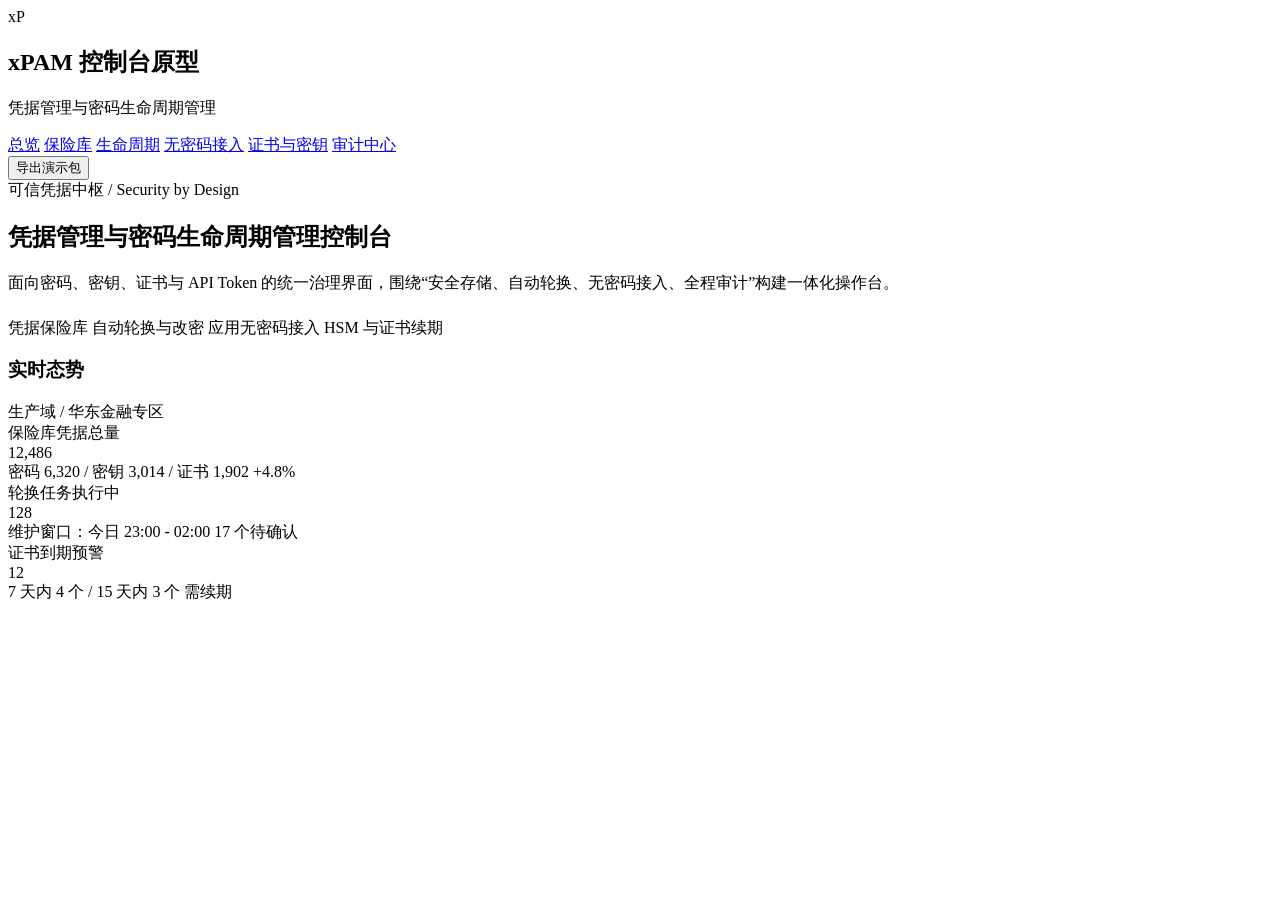
==== index.html @ ef103c21 "Add files via upload" ====
<!DOCTYPE html>
<html lang="zh-CN">
  <head>
    <meta charset="UTF-8" />
    <meta name="viewport" content="width=device-width, initial-scale=1.0" />
    <title>xPAM 凭据管理总览</title>
    <link rel="stylesheet" href="assets/css/common.css" />
  </head>
  <body>
    <div class="shell">
      <nav class="topbar">
        <div class="brand">
          <div class="brand-badge">xP</div>
          <div class="brand-meta">
            <h1>xPAM 控制台原型</h1>
            <p>凭据管理与密码生命周期管理</p>
          </div>
        </div>
        <div class="nav-pills">
          <a href="index.html" class="pill active">总览</a>
          <a href="vault.html" class="pill">保险库</a>
          <a href="lifecycle.html" class="pill">生命周期</a>
          <a href="passwordless.html" class="pill">无密码接入</a>
          <a href="cert-key.html" class="pill">证书与密钥</a>
          <a href="audit.html" class="pill">审计中心</a>
        </div>
        <div class="top-actions">
          <button class="ghost-btn">导出演示包</button>
        </div>
      </nav>

      <header class="hero">
        <div class="hero-tags">
          <span class="tag">可信凭据中枢 / Security by Design</span>
        </div>
        <h2 class="hero-title">凭据管理与密码生命周期管理控制台</h2>
        <p class="hero-desc">
          面向密码、密钥、证书与 API Token 的统一治理界面，围绕“安全存储、自动轮换、无密码接入、全程审计”构建一体化操作台。
        </p>
        <div class="hero-tags" style="margin-top: 24px">
          <span class="tag">凭据保险库</span>
          <span class="tag">自动轮换与改密</span>
          <span class="tag">应用无密码接入</span>
          <span class="tag">HSM 与证书续期</span>
        </div>
      </header>

      <section class="section">
        <div class="section-header">
          <h3>实时态势</h3>
          <span class="section-hint">生产域 / 华东金融专区</span>
        </div>
        <div class="grid-3">
          <div class="metric-card">
            <span class="metric-title">保险库凭据总量</span>
            <div class="metric-value">12,486</div>
            <div class="metric-trend">
              <span>密码 6,320 / 密钥 3,014 / 证书 1,902</span>
              <span class="trend-up">+4.8%</span>
            </div>
          </div>
          <div class="metric-card">
            <span class="metric-title">轮换任务执行中</span>
            <div class="metric-value">128</div>
            <div class="metric-trend">
              <span>维护窗口：今日 23:00 - 02:00</span>
              <span class="trend-info">17 个待确认</span>
            </div>
          </div>
          <div class="metric-card">
            <span class="metric-title">证书到期预警</span>
            <div class="metric-value">12</div>
            <div class="metric-trend">
              <span>7 天内 4 个 / 15 天内 3 个</span>
              <span class="trend-warn">需续期</span>
            </div>
          </div>
        </div>
      </section>
    </div>
  </body>
</html>
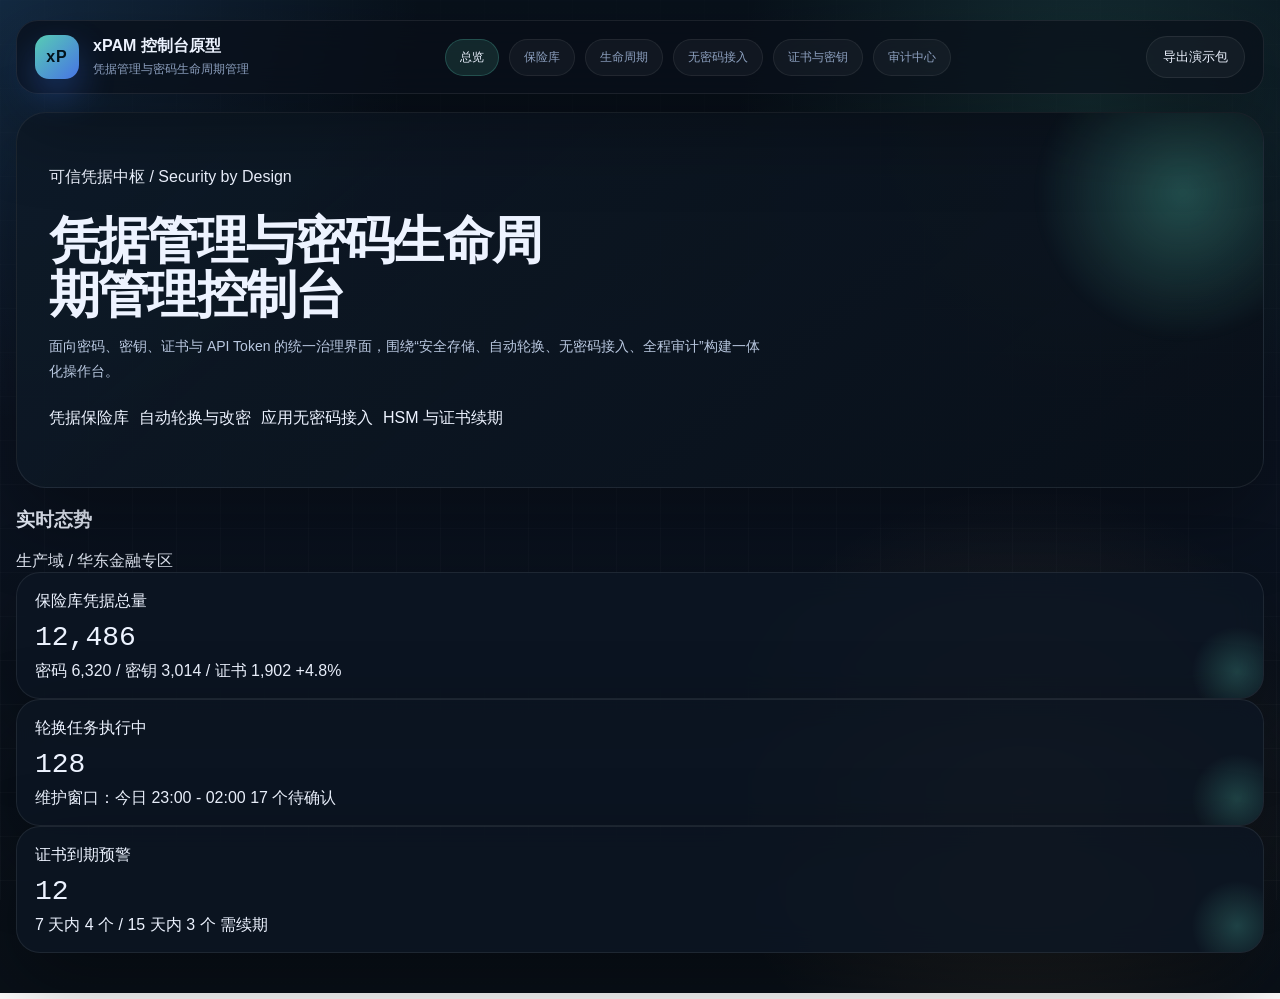
==== commit c4c74c97: "Add files via upload" ====
--- a/index.html
+++ b/index.html
@@ -4,7 +4,7 @@
     <meta charset="UTF-8" />
     <meta name="viewport" content="width=device-width, initial-scale=1.0" />
     <title>xPAM 凭据管理总览</title>
-    <link rel="stylesheet" href="assets/css/common.css" />
+    <link rel="stylesheet" href="./assets/css/common.css" />
   </head>
   <body>
     <div class="shell">
@@ -17,12 +17,12 @@
           </div>
         </div>
         <div class="nav-pills">
-          <a href="index.html" class="pill active">总览</a>
-          <a href="vault.html" class="pill">保险库</a>
-          <a href="lifecycle.html" class="pill">生命周期</a>
-          <a href="passwordless.html" class="pill">无密码接入</a>
-          <a href="cert-key.html" class="pill">证书与密钥</a>
-          <a href="audit.html" class="pill">审计中心</a>
+          <a href="./index.html" class="pill active">总览</a>
+          <a href="./vault.html" class="pill">保险库</a>
+          <a href="./lifecycle.html" class="pill">生命周期</a>
+          <a href="./passwordless.html" class="pill">无密码接入</a>
+          <a href="./cert-key.html" class="pill">证书与密钥</a>
+          <a href="./audit.html" class="pill">审计中心</a>
         </div>
         <div class="top-actions">
           <button class="ghost-btn">导出演示包</button>
--- a/assets/css/common.css
+++ b/assets/css/common.css
@@ -0,0 +1,781 @@
+      :root {
+        --bg: #0a1019;
+        --panel: rgba(13, 22, 35, 0.84);
+        --panel-strong: rgba(18, 28, 43, 0.96);
+        --line: rgba(143, 166, 198, 0.18);
+        --line-strong: rgba(116, 193, 179, 0.38);
+        --text: #edf3ff;
+        --muted: #8da0bf;
+        --accent: #60e0c5;
+        --accent-2: #ffbe6d;
+        --danger: #ff7f86;
+        --info: #7ab8ff;
+        --success: #5be6a8;
+        --shadow: 0 30px 80px rgba(0, 0, 0, 0.35);
+        --radius-xl: 28px;
+        --radius-lg: 22px;
+        --radius-md: 16px;
+        --radius-sm: 12px;
+        --mono: "SFMono-Regular", "Consolas", "Menlo", monospace;
+        --font: "PingFang SC", "Hiragino Sans GB", "Noto Sans SC",
+          "Microsoft YaHei", sans-serif;
+      }
+
+      * {
+        box-sizing: border-box;
+      }
+
+      html {
+        scroll-behavior: smooth;
+      }
+
+      body {
+        margin: 0;
+        font-family: var(--font);
+        background:
+          radial-gradient(circle at top left, rgba(74, 163, 255, 0.17), transparent 26%),
+          radial-gradient(circle at 85% 10%, rgba(96, 224, 197, 0.15), transparent 25%),
+          radial-gradient(circle at 80% 80%, rgba(255, 190, 109, 0.12), transparent 24%),
+          linear-gradient(180deg, #08111b 0%, #0b1321 40%, #091018 100%);
+        color: var(--text);
+        min-height: 100vh;
+      }
+
+      body::before {
+        content: "";
+        position: fixed;
+        inset: 0;
+        pointer-events: none;
+        background-image:
+          linear-gradient(rgba(255, 255, 255, 0.03) 1px, transparent 1px),
+          linear-gradient(90deg, rgba(255, 255, 255, 0.03) 1px, transparent 1px);
+        background-size: 44px 44px;
+        mask-image: linear-gradient(180deg, rgba(0, 0, 0, 0.25), rgba(0, 0, 0, 0.85));
+      }
+
+      a {
+        color: inherit;
+        text-decoration: none;
+      }
+
+      .shell {
+        width: min(1440px, calc(100% - 32px));
+        margin: 20px auto 40px;
+      }
+
+      .topbar {
+        display: flex;
+        align-items: center;
+        justify-content: space-between;
+        gap: 16px;
+        padding: 14px 18px;
+        position: sticky;
+        top: 12px;
+        z-index: 20;
+        backdrop-filter: blur(18px);
+        background: rgba(9, 15, 24, 0.72);
+        border: 1px solid rgba(255, 255, 255, 0.08);
+        border-radius: 22px;
+        box-shadow: var(--shadow);
+      }
+
+      .brand {
+        display: flex;
+        align-items: center;
+        gap: 14px;
+      }
+
+      .brand-badge {
+        width: 44px;
+        height: 44px;
+        border-radius: 14px;
+        background:
+          linear-gradient(135deg, rgba(96, 224, 197, 0.9), rgba(77, 125, 245, 0.92));
+        display: grid;
+        place-items: center;
+        font-size: 16px;
+        font-weight: 700;
+        letter-spacing: 1px;
+        color: #03131b;
+        box-shadow: 0 16px 36px rgba(59, 125, 255, 0.32);
+      }
+
+      .brand-meta h1 {
+        margin: 0;
+        font-size: 16px;
+        font-weight: 700;
+      }
+
+      .brand-meta p {
+        margin: 4px 0 0;
+        font-size: 12px;
+        color: var(--muted);
+      }
+
+      .top-actions,
+      .nav-pills,
+      .hero-tags,
+      .toolbar,
+      .subtabs,
+      .mini-tags {
+        display: flex;
+        gap: 10px;
+        flex-wrap: wrap;
+      }
+
+      .pill,
+      .ghost-btn,
+      .primary-btn,
+      .tab-btn,
+      .small-btn {
+        border: 1px solid transparent;
+        border-radius: 999px;
+        cursor: pointer;
+        transition: transform 0.22s ease, background 0.22s ease, border-color 0.22s ease,
+          box-shadow 0.22s ease, color 0.22s ease;
+        font-family: inherit;
+      }
+
+      .pill {
+        padding: 9px 14px;
+        background: rgba(255, 255, 255, 0.04);
+        border-color: rgba(255, 255, 255, 0.07);
+        color: var(--muted);
+        font-size: 12px;
+      }
+
+      .pill.active,
+      .pill:hover {
+        color: var(--text);
+        background: rgba(96, 224, 197, 0.12);
+        border-color: rgba(96, 224, 197, 0.22);
+      }
+
+      .small-btn,
+      .ghost-btn,
+      .primary-btn {
+        padding: 11px 16px;
+        font-size: 13px;
+      }
+
+      .ghost-btn {
+        background: rgba(255, 255, 255, 0.04);
+        border-color: rgba(255, 255, 255, 0.08);
+        color: var(--text);
+      }
+
+      .primary-btn {
+        background: linear-gradient(135deg, rgba(96, 224, 197, 1), rgba(87, 149, 255, 1));
+        color: #091018;
+        font-weight: 700;
+        box-shadow: 0 14px 30px rgba(88, 145, 255, 0.28);
+      }
+
+      .small-btn:hover,
+      .ghost-btn:hover,
+      .primary-btn:hover,
+      .tab-btn:hover {
+        transform: translateY(-2px);
+      }
+
+      .hero {
+        margin-top: 18px;
+        padding: 32px;
+        border-radius: 30px;
+        border: 1px solid rgba(255, 255, 255, 0.08);
+        background:
+          linear-gradient(140deg, rgba(14, 25, 39, 0.96), rgba(9, 16, 25, 0.92)),
+          linear-gradient(135deg, rgba(96, 224, 197, 0.12), transparent 40%);
+        box-shadow: var(--shadow);
+        overflow: hidden;
+        position: relative;
+      }
+
+      .hero::after {
+        content: "";
+        position: absolute;
+        right: -80px;
+        top: -80px;
+        width: 320px;
+        height: 320px;
+        border-radius: 50%;
+        background: radial-gradient(circle, rgba(96, 224, 197, 0.28), transparent 65%);
+        filter: blur(4px);
+      }
+
+      .hero-grid {
+        display: grid;
+        grid-template-columns: minmax(0, 1.4fr) minmax(320px, 0.9fr);
+        gap: 26px;
+        position: relative;
+        z-index: 1;
+      }
+
+      .eyebrow {
+        display: inline-flex;
+        gap: 8px;
+        align-items: center;
+        padding: 8px 12px;
+        border-radius: 999px;
+        background: rgba(255, 255, 255, 0.06);
+        color: #c9d5ee;
+        font-size: 12px;
+        letter-spacing: 0.4px;
+      }
+
+      .hero h2 {
+        margin: 18px 0 12px;
+        font-size: clamp(34px, 4vw, 54px);
+        line-height: 1.05;
+        letter-spacing: -1.8px;
+        max-width: 10.5em;
+      }
+
+      .hero p {
+        margin: 0;
+        max-width: 720px;
+        line-height: 1.8;
+        color: #b9c8e0;
+        font-size: 14px;
+      }
+
+      .hero-tags {
+        margin: 22px 0 26px;
+      }
+
+      .hero-tag {
+        padding: 8px 12px;
+        border-radius: 999px;
+        background: rgba(255, 255, 255, 0.04);
+        border: 1px solid rgba(255, 255, 255, 0.08);
+        color: #cfdbef;
+        font-size: 12px;
+      }
+
+      .hero-side {
+        background: linear-gradient(180deg, rgba(18, 31, 47, 0.88), rgba(13, 22, 34, 0.86));
+        border: 1px solid rgba(255, 255, 255, 0.08);
+        border-radius: 24px;
+        padding: 22px;
+        min-height: 100%;
+      }
+
+      .panel-title {
+        display: flex;
+        align-items: center;
+        justify-content: space-between;
+        gap: 12px;
+        margin-bottom: 16px;
+      }
+
+      .panel-title h3,
+      .section-title h3 {
+        margin: 0;
+        font-size: 18px;
+      }
+
+      .panel-title span,
+      .section-title p,
+      .hint,
+      .meta {
+        color: var(--muted);
+        font-size: 12px;
+      }
+
+      .signal-list {
+        display: grid;
+        gap: 12px;
+      }
+
+      .signal-item {
+        padding: 14px 16px;
+        border-radius: 18px;
+        background: rgba(255, 255, 255, 0.03);
+        border: 1px solid rgba(255, 255, 255, 0.06);
+      }
+
+      .signal-item strong,
+      .metric-value,
+      .stat-figure,
+      .score-value,
+      .vault-count {
+        display: block;
+        font-family: var(--mono);
+      }
+
+      .signal-item strong {
+        color: var(--text);
+        font-size: 20px;
+        margin-bottom: 6px;
+      }
+
+      .signal-bar {
+        margin-top: 12px;
+        height: 8px;
+        border-radius: 999px;
+        overflow: hidden;
+        background: rgba(255, 255, 255, 0.06);
+      }
+
+      .signal-bar span {
+        display: block;
+        height: 100%;
+        border-radius: inherit;
+        background: linear-gradient(90deg, var(--accent), rgba(122, 184, 255, 0.95));
+      }
+
+      .metrics {
+        margin-top: 18px;
+        display: grid;
+        grid-template-columns: repeat(4, minmax(0, 1fr));
+        gap: 16px;
+      }
+
+      .metric-card,
+      .surface,
+      .list-card,
+      .audit-card,
+      .policy-card,
+      .entry-card,
+      .cert-card,
+      .connect-card {
+        background: var(--panel);
+        border: 1px solid rgba(255, 255, 255, 0.08);
+        border-radius: 24px;
+        box-shadow: var(--shadow);
+        backdrop-filter: blur(14px);
+      }
+
+      .metric-card {
+        padding: 18px 18px 16px;
+        position: relative;
+        overflow: hidden;
+      }
+
+      .metric-card::after {
+        content: "";
+        position: absolute;
+        right: -24px;
+        bottom: -24px;
+        width: 100px;
+        height: 100px;
+        border-radius: 50%;
+        background: radial-gradient(circle, rgba(96, 224, 197, 0.22), transparent 64%);
+      }
+
+      .metric-label {
+        font-size: 12px;
+        color: var(--muted);
+      }
+
+      .metric-value {
+        font-size: 28px;
+        margin: 10px 0 8px;
+      }
+
+      .metric-detail {
+        display: flex;
+        justify-content: space-between;
+        align-items: center;
+        gap: 12px;
+        font-size: 12px;
+        color: #c8d4e8;
+      }
+
+      .up {
+        color: var(--success);
+      }
+
+      .warn {
+        color: var(--accent-2);
+      }
+
+      .danger {
+        color: var(--danger);
+      }
+
+      .info {
+        color: var(--info);
+      }
+
+      .main-grid {
+        margin-top: 18px;
+        display: grid;
+        grid-template-columns: minmax(0, 1.45fr) minmax(320px, 0.82fr);
+        gap: 18px;
+      }
+
+      .stack {
+        display: grid;
+        gap: 18px;
+      }
+
+      .surface {
+        padding: 22px;
+      }
+
+      .section-title {
+        display: flex;
+        justify-content: space-between;
+        gap: 14px;
+        align-items: end;
+        margin-bottom: 18px;
+      }
+
+      .section-title p {
+        margin: 6px 0 0;
+      }
+
+      .toolbar {
+        align-items: center;
+      }
+
+      .tab-btn {
+        background: rgba(255, 255, 255, 0.04);
+        border: 1px solid rgba(255, 255, 255, 0.08);
+        color: var(--muted);
+        padding: 10px 14px;
+        font-size: 13px;
+      }
+
+      .tab-btn.active {
+        color: var(--text);
+        background: rgba(96, 224, 197, 0.14);
+        border-color: rgba(96, 224, 197, 0.3);
+        box-shadow: 0 8px 24px rgba(54, 161, 146, 0.16);
+      }
+
+      .vault-grid {
+        display: grid;
+        grid-template-columns: minmax(0, 1fr) 300px;
+        gap: 18px;
+      }
+
+      .vault-list {
+        display: grid;
+        gap: 14px;
+      }
+
+      .entry-card {
+        padding: 18px;
+        position: relative;
+        transition: transform 0.24s ease, border-color 0.24s ease, background 0.24s ease;
+      }
+
+      .entry-card:hover {
+        transform: translateY(-4px);
+        border-color: rgba(96, 224, 197, 0.22);
+        background: rgba(18, 29, 45, 0.98);
+      }
+
+      .entry-top,
+      .entry-meta,
+      .task-row,
+      .audit-row,
+      .cert-row,
+      .connection-row {
+        display: flex;
+        align-items: center;
+        justify-content: space-between;
+        gap: 12px;
+      }
+
+      .entry-top h4,
+      .task-row h4,
+      .audit-row h4,
+      .cert-row h4 {
+        margin: 0;
+        font-size: 16px;
+      }
+
+      .badge,
+      .status-dot,
+      .tone,
+      .chip {
+        display: inline-flex;
+        align-items: center;
+        gap: 6px;
+        padding: 6px 10px;
+        border-radius: 999px;
+        font-size: 11px;
+      }
+
+      .badge {
+        border: 1px solid rgba(255, 255, 255, 0.08);
+        background: rgba(255, 255, 255, 0.04);
+        color: #dbe5f7;
+      }
+
+      .tone-success {
+        background: rgba(91, 230, 168, 0.12);
+        color: #86f0bf;
+      }
+
+      .tone-warn {
+        background: rgba(255, 190, 109, 0.12);
+        color: #ffd08f;
+      }
+
+      .tone-danger {
+        background: rgba(255, 127, 134, 0.13);
+        color: #ffb0b4;
+      }
+
+      .tone-info {
+        background: rgba(122, 184, 255, 0.14);
+        color: #abd1ff;
+      }
+
+      .entry-meta {
+        margin-top: 14px;
+        color: var(--muted);
+        font-size: 12px;
+        flex-wrap: wrap;
+      }
+
+      .entry-actions {
+        margin-top: 16px;
+        display: flex;
+        gap: 10px;
+        flex-wrap: wrap;
+      }
+
+      .small-btn {
+        background: rgba(255, 255, 255, 0.04);
+        border-color: rgba(255, 255, 255, 0.08);
+        color: var(--text);
+      }
+
+      .small-btn.primary {
+        background: rgba(96, 224, 197, 0.14);
+        border-color: rgba(96, 224, 197, 0.2);
+        color: #a6f1e3;
+      }
+
+      .detail-card {
+        padding: 18px;
+        border-radius: 22px;
+        background: linear-gradient(180deg, rgba(17, 28, 43, 0.96), rgba(12, 18, 27, 0.96));
+        border: 1px solid rgba(255, 255, 255, 0.08);
+      }
+
+      .detail-card h4 {
+        margin: 0 0 12px;
+        font-size: 16px;
+      }
+
+      .score-ring {
+        width: 128px;
+        height: 128px;
+        margin: 10px auto 16px;
+        border-radius: 50%;
+        display: grid;
+        place-items: center;
+        background:
+          radial-gradient(circle, rgba(13, 20, 31, 1) 56%, transparent 57%),
+          conic-gradient(var(--accent) 0 72%, rgba(255, 255, 255, 0.08) 72% 100%);
+      }
+
+      .score-value {
+        font-size: 26px;
+      }
+
+      .check-list,
+      .timeline,
+      .task-list,
+      .connect-list,
+      .policy-list {
+        display: grid;
+        gap: 12px;
+      }
+
+      .check-item,
+      .timeline-item,
+      .task-card,
+      .connect-card,
+      .policy-card,
+      .audit-card,
+      .cert-card {
+        padding: 16px;
+        border-radius: 18px;
+        background: rgba(255, 255, 255, 0.03);
+        border: 1px solid rgba(255, 255, 255, 0.07);
+      }
+
+      .check-item strong,
+      .task-card strong,
+      .audit-card strong,
+      .policy-card strong,
+      .cert-card strong {
+        display: block;
+        margin-bottom: 6px;
+      }
+
+      .timeline {
+        position: relative;
+      }
+
+      .timeline::before {
+        content: "";
+        position: absolute;
+        left: 8px;
+        top: 8px;
+        bottom: 8px;
+        width: 1px;
+        background: rgba(255, 255, 255, 0.12);
+      }
+
+      .timeline-item {
+        position: relative;
+        padding-left: 22px;
+      }
+
+      .timeline-item::before {
+        content: "";
+        position: absolute;
+        left: 2px;
+        top: 20px;
+        width: 12px;
+        height: 12px;
+        border-radius: 50%;
+        background: var(--accent);
+        box-shadow: 0 0 0 6px rgba(96, 224, 197, 0.14);
+      }
+
+      .split {
+        display: grid;
+        grid-template-columns: repeat(2, minmax(0, 1fr));
+        gap: 18px;
+      }
+
+      .mini-bar {
+        margin-top: 10px;
+        height: 7px;
+        border-radius: 999px;
+        background: rgba(255, 255, 255, 0.06);
+        overflow: hidden;
+      }
+
+      .mini-bar span {
+        display: block;
+        height: 100%;
+        border-radius: inherit;
+        background: linear-gradient(90deg, var(--accent), var(--accent-2));
+      }
+
+      .connect-grid {
+        display: grid;
+        grid-template-columns: 1.1fr 0.9fr;
+        gap: 18px;
+      }
+
+      .arch-card {
+        padding: 18px;
+        border-radius: 24px;
+        border: 1px solid rgba(255, 255, 255, 0.08);
+        background:
+          linear-gradient(180deg, rgba(16, 26, 40, 0.98), rgba(11, 18, 29, 0.92));
+      }
+
+      .arch-grid {
+        margin-top: 18px;
+        display: grid;
+        grid-template-columns: 1fr 0.7fr 1fr;
+        gap: 14px;
+        align-items: stretch;
+      }
+
+      .arch-node {
+        padding: 18px 16px;
+        border-radius: 20px;
+        border: 1px solid rgba(255, 255, 255, 0.08);
+        background: rgba(255, 255, 255, 0.03);
+        min-height: 146px;
+      }
+
+      .arch-link {
+        display: grid;
+        place-items: center;
+        color: var(--muted);
+        font-size: 13px;
+      }
+
+      .arch-link::before {
+        content: "";
+        width: 100%;
+        height: 2px;
+        background: linear-gradient(90deg, transparent, rgba(96, 224, 197, 0.65), transparent);
+        display: block;
+        margin-bottom: 8px;
+      }
+
+      .footer-space {
+        height: 10px;
+      }
+
+      .hidden {
+        display: none;
+      }
+
+      @media (max-width: 1180px) {
+        .hero-grid,
+        .main-grid,
+        .vault-grid,
+        .connect-grid,
+        .split,
+        .metrics {
+          grid-template-columns: 1fr 1fr;
+        }
+
+        .hero-grid > :first-child,
+        .main-grid > :first-child,
+        .vault-grid > :first-child,
+        .connect-grid > :first-child,
+        .split > :first-child {
+          grid-column: 1 / -1;
+        }
+      }
+
+      @media (max-width: 860px) {
+        .shell {
+          width: min(100% - 20px, 1440px);
+        }
+
+        .topbar,
+        .section-title,
+        .panel-title,
+        .entry-top,
+        .task-row,
+        .audit-row,
+        .cert-row,
+        .connection-row {
+          align-items: flex-start;
+          flex-direction: column;
+        }
+
+        .metrics,
+        .main-grid,
+        .vault-grid,
+        .connect-grid,
+        .split {
+          grid-template-columns: 1fr;
+        }
+
+        .hero,
+        .surface {
+          padding: 18px;
+        }
+
+        .hero h2 {
+          font-size: 34px;
+        }
+
+        .arch-grid {
+          grid-template-columns: 1fr;
+        }
+
+        .arch-link::before {
+          width: 2px;
+          height: 28px;
+        }
+      }
